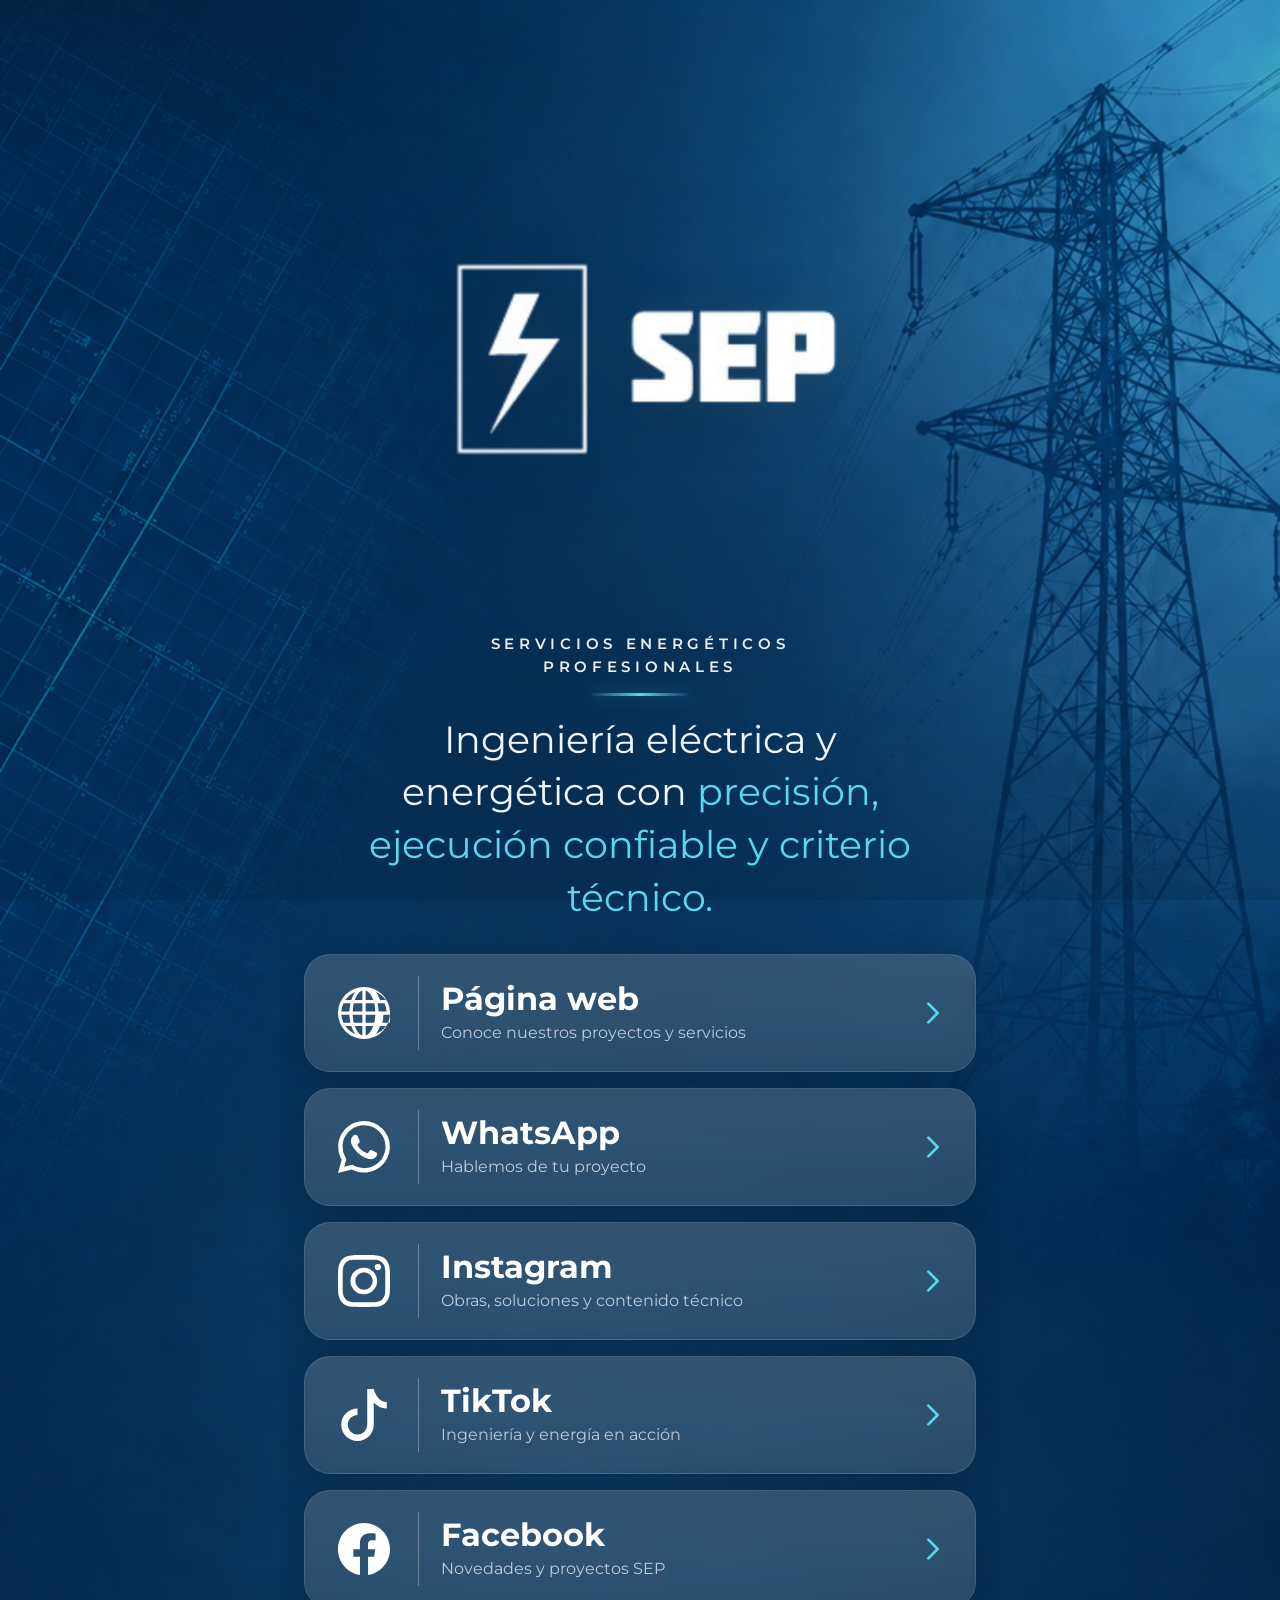
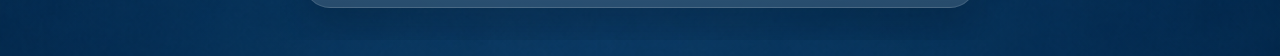
==== links/index.html @ 2234caad "Add production links page" ====
<!DOCTYPE html>
<html lang="es">
  <head>
    <meta charset="UTF-8" />
    <meta name="viewport" content="width=device-width, initial-scale=1.0" />
    <title>SEP | Servicios Energéticos Profesionales</title>
    <meta
      name="description"
      content="Landing page de enlaces de SEP para Instagram, WhatsApp y canales digitales."
    />
    <link rel="preconnect" href="https://fonts.googleapis.com" />
    <link rel="preconnect" href="https://fonts.gstatic.com" crossorigin />
    <link
      href="https://fonts.googleapis.com/css2?family=Montserrat:wght@400;500;600;700;800&display=swap"
      rel="stylesheet"
    />
    <link rel="stylesheet" href="./styles.css" />
  </head>
  <body>
    <main class="page-shell">
      <section class="hero-card">
        <div class="background-grid" aria-hidden="true"></div>
        <div class="background-tower" aria-hidden="true">
          <svg viewBox="0 0 360 900" role="presentation">
            <path d="M190 40L240 180L212 180L260 340L236 340L284 510L245 510L286 750H74L124 510H92L140 340H116L166 180H136L190 40Z" />
            <path d="M160 180H220" />
            <path d="M138 230H242" />
            <path d="M128 290H252" />
            <path d="M114 360H266" />
            <path d="M102 430H278" />
            <path d="M94 510H286" />
            <path d="M88 590H292" />
            <path d="M82 670H298" />
            <path d="M152 180L94 510" />
            <path d="M228 180L286 510" />
            <path d="M130 340L82 670" />
            <path d="M250 340L298 670" />
            <path d="M190 40L190 750" />
            <path d="M74 750L26 892" />
            <path d="M286 750L334 892" />
            <path d="M190 76L76 130" />
            <path d="M190 76L304 132" />
            <path d="M145 190L44 244" />
            <path d="M235 190L336 244" />
          </svg>
        </div>

        <header class="brand-block">
          <div class="brand-mark" aria-label="SEP">
            <img
              class="brand-logo-image"
              src="./logo-sep-wordmark.png"
              alt="SEP"
            />
          </div>
          <p class="brand-subtitle">Servicios Energéticos Profesionales</p>
          <span class="divider" aria-hidden="true"></span>
          <p class="hero-copy">
            Ingeniería eléctrica y energética con
            <span>precisión, ejecución confiable y criterio técnico.</span>
          </p>
        </header>

        <nav class="link-list" aria-label="Enlaces principales">
          <a class="link-card" data-link="website" href="#" target="_blank" rel="noreferrer">
            <span class="icon-wrap" aria-hidden="true"></span>
            <span class="text-wrap">
              <strong>Página web</strong>
              <small>Conoce nuestros proyectos y servicios</small>
            </span>
            <span class="arrow-wrap" aria-hidden="true">
              <svg viewBox="0 0 24 24" role="presentation">
                <path d="M8 4L16 12L8 20" />
              </svg>
            </span>
          </a>

          <a class="link-card" data-link="whatsapp" href="#" target="_blank" rel="noreferrer">
            <span class="icon-wrap" aria-hidden="true"></span>
            <span class="text-wrap">
              <strong>WhatsApp</strong>
              <small>Hablemos de tu proyecto</small>
            </span>
            <span class="arrow-wrap" aria-hidden="true">
              <svg viewBox="0 0 24 24" role="presentation">
                <path d="M8 4L16 12L8 20" />
              </svg>
            </span>
          </a>

          <a class="link-card" data-link="instagram" href="#" target="_blank" rel="noreferrer">
            <span class="icon-wrap" aria-hidden="true"></span>
            <span class="text-wrap">
              <strong>Instagram</strong>
              <small>Obras, soluciones y contenido técnico</small>
            </span>
            <span class="arrow-wrap" aria-hidden="true">
              <svg viewBox="0 0 24 24" role="presentation">
                <path d="M8 4L16 12L8 20" />
              </svg>
            </span>
          </a>

          <a class="link-card" data-link="tiktok" href="#" target="_blank" rel="noreferrer">
            <span class="icon-wrap" aria-hidden="true"></span>
            <span class="text-wrap">
              <strong>TikTok</strong>
              <small>Ingeniería y energía en acción</small>
            </span>
            <span class="arrow-wrap" aria-hidden="true">
              <svg viewBox="0 0 24 24" role="presentation">
                <path d="M8 4L16 12L8 20" />
              </svg>
            </span>
          </a>

          <a class="link-card" data-link="facebook" href="#" target="_blank" rel="noreferrer">
            <span class="icon-wrap" aria-hidden="true"></span>
            <span class="text-wrap">
              <strong>Facebook</strong>
              <small>Novedades y proyectos SEP</small>
            </span>
            <span class="arrow-wrap" aria-hidden="true">
              <svg viewBox="0 0 24 24" role="presentation">
                <path d="M8 4L16 12L8 20" />
              </svg>
            </span>
          </a>
        </nav>

        <span class="divider divider-bottom" aria-hidden="true"></span>
      </section>
    </main>

    <script src="./script.js"></script>
  </body>
</html>
---- links/styles.css ----
:root {
  --bg-top: #10385a;
  --bg-bottom: #082742;
  --panel: rgba(66, 96, 124, 0.56);
  --panel-border: rgba(255, 255, 255, 0.11);
  --panel-highlight: rgba(255, 255, 255, 0.08);
  --text-main: #ffffff;
  --text-soft: rgba(235, 244, 255, 0.76);
  --accent: #59d7ef;
  --accent-soft: rgba(89, 215, 239, 0.24);
  --shadow: 0 18px 40px rgba(1, 15, 28, 0.24);
}

* {
  box-sizing: border-box;
}

html,
body {
  margin: 0;
  min-height: 100%;
}

body {
  font-family: "Montserrat", sans-serif;
  background:
    linear-gradient(rgba(6, 28, 50, 0.22), rgba(6, 28, 50, 0.22)),
    url("./background-sep.png") center top / cover no-repeat;
  color: var(--text-main);
}

body::before {
  content: "";
  position: fixed;
  inset: 0;
  background:
    linear-gradient(180deg, rgba(7, 32, 58, 0.08), rgba(7, 32, 58, 0.22));
  pointer-events: none;
}

.page-shell {
  min-height: 100vh;
  display: grid;
  place-items: center;
  padding: 0 18px 16px;
}

.hero-card {
  position: relative;
  width: min(100%, 720px);
  padding: 0 24px 32px;
  overflow: hidden;
  isolation: isolate;
}

.background-grid,
.background-tower {
  position: absolute;
  inset: 0;
  pointer-events: none;
  display: none;
}

.background-grid::before,
.background-grid::after {
  content: "";
  position: absolute;
  opacity: 0.17;
}

.background-grid::before {
  width: 320px;
  height: 320px;
  left: -120px;
  top: 72px;
  border: 1px solid rgba(177, 225, 255, 0.24);
  transform: rotate(-13deg);
  box-shadow:
    40px 40px 0 -39px rgba(177, 225, 255, 0.24),
    80px 80px 0 -79px rgba(177, 225, 255, 0.24),
    120px 120px 0 -119px rgba(177, 225, 255, 0.24);
}

.background-grid::after {
  inset: 0;
  background-image:
    linear-gradient(rgba(158, 207, 240, 0.08) 1px, transparent 1px),
    linear-gradient(90deg, rgba(158, 207, 240, 0.08) 1px, transparent 1px);
  background-size: 34px 34px;
  clip-path: polygon(0 4%, 35% 0, 28% 52%, 0 45%);
  filter: blur(0.3px);
}

.background-tower {
  right: -8px;
  left: auto;
  width: 44%;
  opacity: 0.22;
}

.background-tower svg {
  width: 100%;
  height: 100%;
  fill: none;
  stroke: rgba(222, 242, 255, 0.88);
  stroke-width: 5;
  stroke-linecap: round;
  stroke-linejoin: round;
}

.brand-block {
  position: relative;
  z-index: 1;
  display: flex;
  flex-direction: column;
  align-items: center;
  text-align: center;
  padding-top: 0;
}

.brand-mark {
  display: flex;
  justify-content: center;
  width: min(100%, 560px);
  transform: translateY(42px);
  margin-bottom: 2px;
}

.brand-logo-image {
  display: block;
  width: min(100%, 500px);
  height: auto;
  object-fit: contain;
  filter:
    drop-shadow(0 12px 28px rgba(0, 0, 0, 0.18))
    drop-shadow(0 0 18px rgba(255, 255, 255, 0.06));
}

.brand-subtitle {
  margin: 6px 0 0;
  max-width: 380px;
  font-size: 0.92rem;
  font-weight: 600;
  line-height: 1.55;
  letter-spacing: 0.32em;
  text-transform: uppercase;
  color: rgba(255, 255, 255, 0.92);
  text-shadow: 0 4px 20px rgba(0, 0, 0, 0.16);
}

.divider {
  width: 104px;
  height: 3px;
  margin: 14px auto 0;
  border-radius: 999px;
  background: linear-gradient(90deg, transparent 0%, var(--accent) 50%, transparent 100%);
  box-shadow: 0 0 16px rgba(89, 215, 239, 0.34);
}

.hero-copy {
  margin: 18px 0 0;
  max-width: 560px;
  font-size: clamp(1.6rem, 3.4vw, 2.35rem);
  line-height: 1.4;
  font-weight: 400;
  color: rgba(245, 250, 255, 0.98);
}

.hero-copy span {
  color: var(--accent);
}

.link-list {
  position: relative;
  z-index: 1;
  display: flex;
  flex-direction: column;
  gap: 16px;
  margin-top: 30px;
}

.link-card {
  display: grid;
  grid-template-columns: 92px 1fr 40px;
  align-items: center;
  gap: 22px;
  min-height: 118px;
  padding: 18px 22px;
  border: 1px solid var(--panel-border);
  border-radius: 26px;
  background:
    linear-gradient(180deg, rgba(255, 255, 255, 0.05), transparent 100%),
    var(--panel);
  box-shadow: var(--shadow);
  color: inherit;
  text-decoration: none;
  backdrop-filter: blur(10px);
  -webkit-backdrop-filter: blur(10px);
  transition:
    transform 180ms ease,
    border-color 180ms ease,
    background-color 180ms ease,
    box-shadow 180ms ease;
}

.link-card:hover,
.link-card:focus-visible {
  transform: translateY(-3px);
  border-color: rgba(89, 215, 239, 0.42);
  box-shadow: 0 24px 50px rgba(0, 11, 21, 0.32);
  outline: none;
}

.icon-wrap {
  width: 100%;
  height: 74px;
  display: grid;
  place-items: center;
  border-right: 1px solid rgba(255, 255, 255, 0.3);
  padding-right: 18px;
}

.icon-wrap svg {
  width: 52px;
  height: 52px;
  stroke: #ffffff;
  fill: none;
  stroke-width: 1.8;
  stroke-linecap: round;
  stroke-linejoin: round;
}

.icon-wrap svg.fill-icon {
  fill: #ffffff;
  stroke: none;
}

.icon-wrap svg.whatsapp-icon {
  width: 52px;
  height: 52px;
}

.text-wrap {
  display: flex;
  flex-direction: column;
  gap: 6px;
}

.text-wrap strong {
  font-size: clamp(1.55rem, 3vw, 2rem);
  font-weight: 700;
  line-height: 1.05;
}

.text-wrap small {
  max-width: 320px;
  font-size: 1rem;
  font-weight: 400;
  line-height: 1.45;
  color: var(--text-soft);
}

.arrow-wrap {
  display: grid;
  place-items: center;
}

.arrow-wrap svg {
  width: 28px;
  height: 28px;
  fill: none;
  stroke: var(--accent);
  stroke-width: 2.25;
  stroke-linecap: round;
  stroke-linejoin: round;
}

.divider-bottom {
  margin-top: 36px;
}

@media (max-width: 760px) {
  .hero-card {
    padding: 0 16px 26px;
  }

  .brand-block {
    padding-top: 0;
  }

  .background-tower {
    width: 48%;
    opacity: 0.2;
  }

  .brand-mark {
    width: min(100%, 360px);
    transform: translateY(24px);
    margin-bottom: 0;
  }

  .brand-logo-image {
    width: min(100%, 320px);
  }

  .brand-subtitle {
    margin-top: 4px;
    max-width: 290px;
    font-size: 0.66rem;
    letter-spacing: 0.24em;
    line-height: 1.45;
  }

  .hero-copy {
    max-width: 330px;
    font-size: 1.05rem;
    line-height: 1.45;
  }

  .link-list {
    gap: 14px;
    margin-top: 24px;
  }

  .link-card {
    grid-template-columns: 72px 1fr 24px;
    gap: 14px;
    min-height: 98px;
    padding: 14px 16px;
    border-radius: 22px;
  }

  .icon-wrap {
    height: 58px;
    padding-right: 12px;
  }

  .icon-wrap svg {
    width: 40px;
    height: 40px;
  }

  .icon-wrap svg.whatsapp-icon {
    width: 40px;
    height: 40px;
  }

  .text-wrap strong {
    font-size: 1rem;
  }

  .text-wrap small {
    max-width: 200px;
    font-size: 0.72rem;
  }

  .arrow-wrap svg {
    width: 22px;
    height: 22px;
  }
}
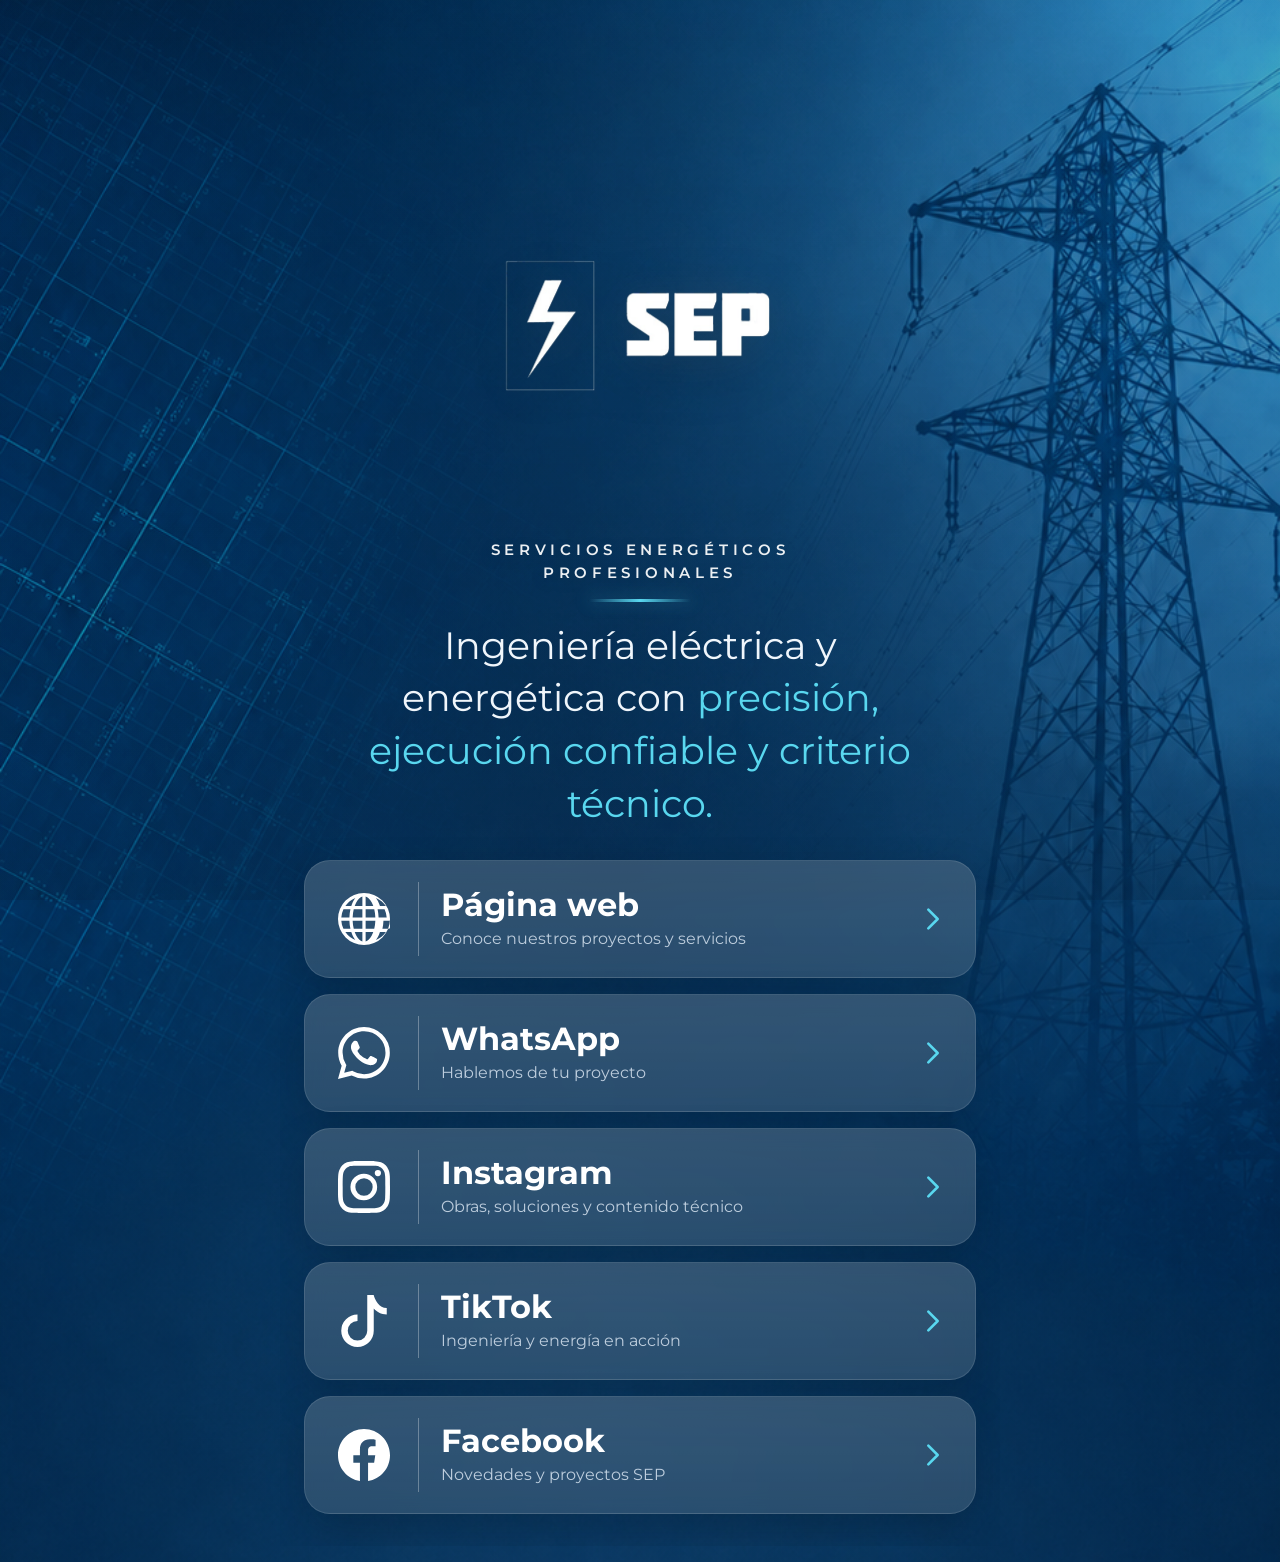
==== commit 136959d4: "Update links page logo spacing" ====
--- a/links/index.html
+++ b/links/index.html
@@ -49,7 +49,7 @@
           <div class="brand-mark" aria-label="SEP">
             <img
               class="brand-logo-image"
-              src="./logo-sep-wordmark.png"
+              src="./logo-sep-wordmark.svg"
               alt="SEP"
             />
           </div>
--- a/links/styles.css
+++ b/links/styles.css
@@ -122,8 +122,8 @@
   display: flex;
   justify-content: center;
   width: min(100%, 560px);
-  transform: translateY(42px);
-  margin-bottom: 2px;
+  transform: translateY(14px);
+  margin-bottom: -2px;
 }
 
 .brand-logo-image {
@@ -137,7 +137,7 @@
 }
 
 .brand-subtitle {
-  margin: 6px 0 0;
+  margin: -84px 0 0;
   max-width: 380px;
   font-size: 0.92rem;
   font-weight: 600;
@@ -295,8 +295,8 @@
 
   .brand-mark {
     width: min(100%, 360px);
-    transform: translateY(24px);
-    margin-bottom: 0;
+    transform: translateY(8px);
+    margin-bottom: -2px;
   }
 
   .brand-logo-image {
@@ -304,7 +304,7 @@
   }
 
   .brand-subtitle {
-    margin-top: 4px;
+    margin-top: -48px;
     max-width: 290px;
     font-size: 0.66rem;
     letter-spacing: 0.24em;
